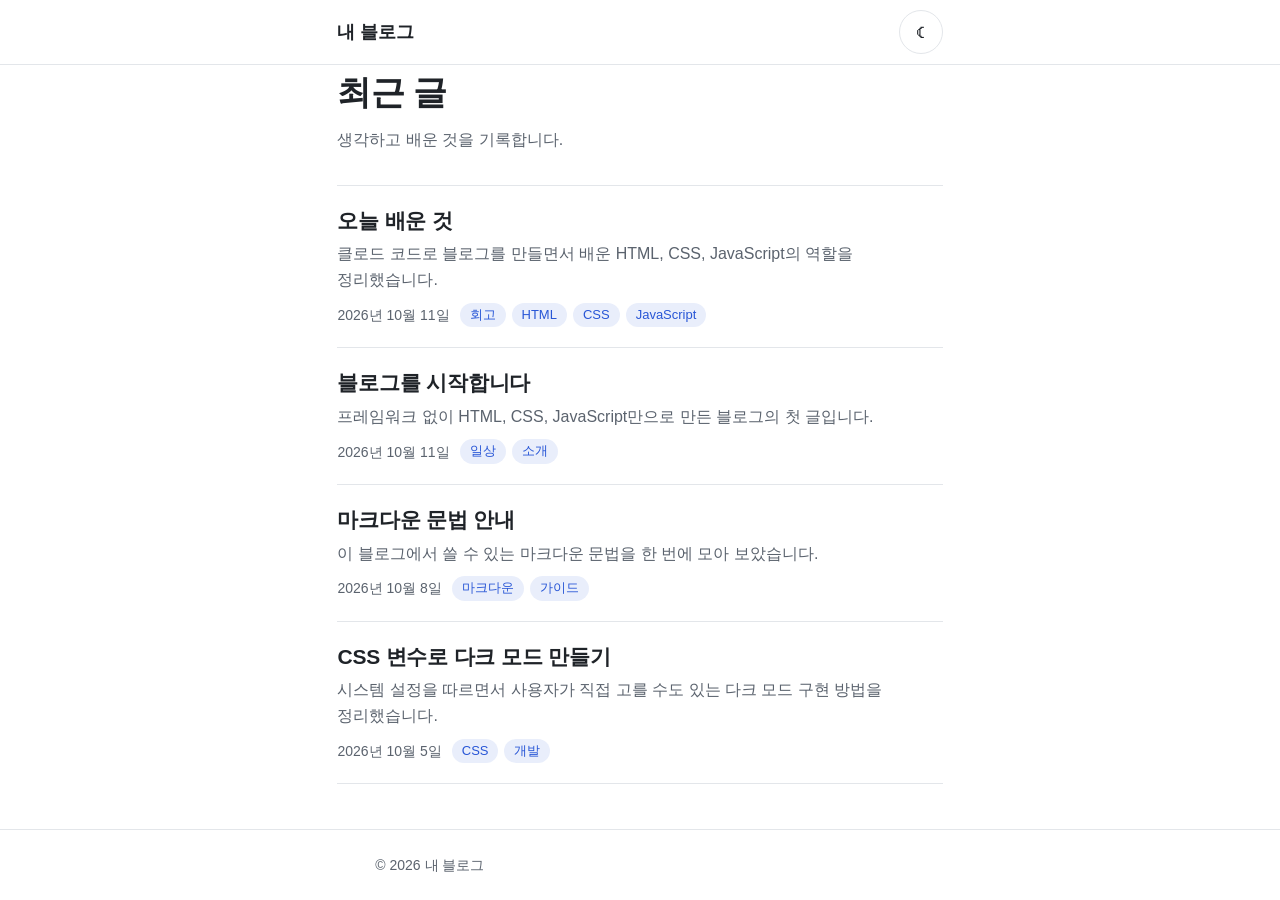
==== index.html @ 94112f02 "블로그 초기 버전 완성 Co-Authored-By: Claude Opus 5.5 <noreply@anthropic.com>" ====
<!doctype html>
<html lang="ko">
<head>
  <meta charset="utf-8">
  <meta name="viewport" content="width=device-width, initial-scale=1">
  <meta name="description" content="마크다운으로 쓰는 개인 블로그">
  <title>내 블로그</title>
  <script>
    // 저장된 테마를 렌더링 전에 적용해 깜빡임을 막습니다.
    try {
      var t = localStorage.getItem('theme');
      if (t === 'light' || t === 'dark') document.documentElement.dataset.theme = t;
    } catch (e) {}
  </script>
  <link rel="stylesheet" href="css/style.css">
  <script type="module" src="js/main.js"></script>
</head>
<body>
  <header class="site-header">
    <div class="container">
      <a class="site-title" href="./">내 블로그</a>
      <button class="theme-toggle" type="button" aria-label="다크 모드로 전환" aria-pressed="false">☾</button>
    </div>
  </header>

  <main class="container">
    <section class="page-intro">
      <h1>최근 글</h1>
      <p>생각하고 배운 것을 기록합니다.</p>
    </section>
    <div id="post-list" aria-live="polite">
      <p class="status">글 목록을 불러오는 중…</p>
    </div>
  </main>

  <footer class="site-footer">
    <div class="container">© 2026 내 블로그</div>
  </footer>
</body>
</html>
---- css/style.css ----
/* ---------- 테마 토큰 ---------- */

:root {
  --bg: #ffffff;
  --surface: #f6f7f9;
  --text: #1f2328;
  --text-muted: #5b636e;
  --border: #e3e6ea;
  --accent: #2856d6;
  --accent-soft: rgba(40, 86, 214, 0.1);
  --code-bg: #f3f4f6;

  --content-width: 68ch;
  --gutter: 16px;
  --radius: 10px;

  --font-sans: -apple-system, BlinkMacSystemFont, "Apple SD Gothic Neo", "Pretendard",
    "Noto Sans KR", "Segoe UI", "Malgun Gothic", sans-serif;
  --font-mono: ui-monospace, "SF Mono", "Cascadia Code", Consolas, monospace;

  color-scheme: light;
}

@media (prefers-color-scheme: dark) {
  :root:not([data-theme="light"]) {
    --bg: #0f1115;
    --surface: #171a20;
    --text: #e6e8eb;
    --text-muted: #9aa3ae;
    --border: #2a2f37;
    --accent: #7ea2ff;
    --accent-soft: rgba(126, 162, 255, 0.14);
    --code-bg: #1b1f26;
    color-scheme: dark;
  }
}

:root[data-theme="dark"] {
  --bg: #0f1115;
  --surface: #171a20;
  --text: #e6e8eb;
  --text-muted: #9aa3ae;
  --border: #2a2f37;
  --accent: #7ea2ff;
  --accent-soft: rgba(126, 162, 255, 0.14);
  --code-bg: #1b1f26;
  color-scheme: dark;
}

/* ---------- 기본 ---------- */

*,
*::before,
*::after {
  box-sizing: border-box;
}

html {
  -webkit-text-size-adjust: 100%;
  text-size-adjust: 100%;
}

body {
  margin: 0;
  min-height: 100vh;
  display: flex;
  flex-direction: column;
  background: var(--bg);
  color: var(--text);
  font-family: var(--font-sans);
  font-size: 1rem;
  line-height: 1.6;
  word-break: keep-all;
  overflow-wrap: break-word;
  -webkit-font-smoothing: antialiased;
}

a {
  color: var(--accent);
  text-decoration: none;
}

a:hover {
  text-decoration: underline;
  text-underline-offset: 3px;
}

:focus-visible {
  outline: 2px solid var(--accent);
  outline-offset: 2px;
  border-radius: 4px;
}

.container {
  width: 100%;
  max-width: calc(var(--content-width) + var(--gutter) * 2);
  margin: 0 auto;
  padding: 0 var(--gutter);
}

/* ---------- 헤더 / 푸터 ---------- */

.site-header {
  border-bottom: 1px solid var(--border);
}

.site-header .container {
  display: flex;
  align-items: center;
  justify-content: space-between;
  min-height: 64px;
}

.site-title {
  display: inline-flex;
  align-items: center;
  min-height: 44px;
  font-size: 1.125rem;
  font-weight: 700;
  color: var(--text);
  letter-spacing: -0.01em;
}

.site-title:hover {
  text-decoration: none;
  color: var(--accent);
}

.theme-toggle {
  display: inline-flex;
  align-items: center;
  justify-content: center;
  width: 44px;
  height: 44px;
  padding: 0;
  border: 1px solid var(--border);
  border-radius: 50%;
  background: transparent;
  color: var(--text);
  font-size: 1.125rem;
  cursor: pointer;
  transition: background-color 0.15s ease;
}

.theme-toggle:hover {
  background: var(--surface);
}

main {
  flex: 1;
  padding: 32px 0 56px;
}

.site-footer {
  border-top: 1px solid var(--border);
  padding: 24px 0;
  color: var(--text-muted);
  font-size: 0.875rem;
}

/* ---------- 글 목록 ---------- */

.page-intro {
  margin-bottom: 32px;
}

.page-intro h1 {
  margin: 0 0 8px;
  font-size: 1.75rem;
  letter-spacing: -0.02em;
}

.page-intro p {
  margin: 0;
  color: var(--text-muted);
}

.post-list {
  list-style: none;
  margin: 0;
  padding: 0;
}

.post-item {
  border-top: 1px solid var(--border);
}

.post-item:last-child {
  border-bottom: 1px solid var(--border);
}

.post-link {
  display: block;
  padding: 20px 0;
  color: inherit;
}

.post-link:hover {
  text-decoration: none;
}

.post-link:hover .post-title {
  color: var(--accent);
}

.post-title {
  margin: 0 0 6px;
  font-size: 1.1875rem;
  line-height: 1.4;
  letter-spacing: -0.01em;
  transition: color 0.15s ease;
}

.post-description {
  margin: 0 0 10px;
  color: var(--text-muted);
}

.post-meta {
  display: flex;
  flex-wrap: wrap;
  align-items: center;
  gap: 6px 10px;
  color: var(--text-muted);
  font-size: 0.875rem;
}

.tags {
  display: flex;
  flex-wrap: wrap;
  gap: 6px;
  margin: 0;
  padding: 0;
  list-style: none;
}

.tag {
  padding: 2px 10px;
  border-radius: 999px;
  background: var(--accent-soft);
  color: var(--accent);
  font-size: 0.8125rem;
}

/* ---------- 상태 메시지 ---------- */

.status {
  padding: 24px;
  border: 1px dashed var(--border);
  border-radius: var(--radius);
  color: var(--text-muted);
  text-align: center;
}

.status strong {
  display: block;
  margin-bottom: 4px;
  color: var(--text);
}

/* ---------- 글 상세 ---------- */

.back-link {
  display: inline-flex;
  align-items: center;
  min-height: 44px;
  margin-bottom: 8px;
  color: var(--text-muted);
  font-size: 0.9375rem;
}

.back-link:hover {
  color: var(--accent);
  text-decoration: none;
}

.post-header {
  margin-bottom: 32px;
  padding-bottom: 24px;
  border-bottom: 1px solid var(--border);
}

.post-header h1 {
  margin: 0 0 12px;
  color: var(--accent);
  font-size: 1.75rem;
  line-height: 1.3;
  letter-spacing: -0.02em;
}

/* ---------- 본문 (.prose) ---------- */

.prose {
  font-size: 1.0625rem;
  line-height: 1.75;
}

.prose > :first-child {
  margin-top: 0;
}

.prose p,
.prose ul,
.prose ol,
.prose blockquote,
.prose pre,
.prose .table-wrap {
  margin: 0 0 1.25em;
}

.prose h1,
.prose h2,
.prose h3,
.prose h4,
.prose h5,
.prose h6 {
  margin: 2em 0 0.75em;
  line-height: 1.35;
  letter-spacing: -0.01em;
}

.prose h1 { font-size: 1.6em; }
.prose h2 { font-size: 1.4em; padding-bottom: 0.3em; border-bottom: 1px solid var(--border); }
.prose h3 { font-size: 1.2em; }
.prose h4 { font-size: 1.05em; }
.prose h5,
.prose h6 { font-size: 1em; color: var(--text-muted); }

.prose a {
  text-decoration: underline;
  text-decoration-color: var(--accent-soft);
  text-decoration-thickness: 2px;
  text-underline-offset: 3px;
}

.prose a:hover {
  text-decoration-color: var(--accent);
}

.prose ul,
.prose ol {
  padding-left: 1.5em;
}

.prose li + li,
.prose li > ul,
.prose li > ol {
  margin-top: 0.35em;
}

.prose li > ul,
.prose li > ol {
  margin-bottom: 0;
}

.prose li.task {
  list-style: none;
  margin-left: -1.4em;
}

.prose li.task input {
  margin: 0 0.4em 0 0;
  vertical-align: middle;
}

.prose blockquote {
  padding: 0.25em 1em;
  border-left: 4px solid var(--border);
  color: var(--text-muted);
}

.prose blockquote > :last-child {
  margin-bottom: 0;
}

.prose code {
  padding: 0.15em 0.4em;
  border-radius: 5px;
  background: var(--code-bg);
  font-family: var(--font-mono);
  font-size: 0.875em;
  word-break: break-all;
}

.prose pre {
  padding: 16px;
  border: 1px solid var(--border);
  border-radius: var(--radius);
  background: var(--code-bg);
  overflow-x: auto;
  line-height: 1.6;
  -webkit-overflow-scrolling: touch;
}

.prose pre code {
  padding: 0;
  background: none;
  font-size: 0.875rem;
  word-break: normal;
  white-space: pre;
}

.prose img {
  display: block;
  max-width: 100%;
  height: auto;
  margin: 0 auto;
  border-radius: var(--radius);
}

.prose hr {
  margin: 2.5em 0;
  border: 0;
  border-top: 1px solid var(--border);
}

.prose .table-wrap {
  overflow-x: auto;
  border: 1px solid var(--border);
  border-radius: var(--radius);
}

.prose table {
  width: 100%;
  border-collapse: collapse;
  font-size: 0.9375rem;
}

.prose th,
.prose td {
  padding: 10px 14px;
  border-bottom: 1px solid var(--border);
  text-align: left;
  white-space: nowrap;
}

.prose th {
  background: var(--surface);
  font-weight: 600;
}

.prose tbody tr:last-child td {
  border-bottom: 0;
}

/* ---------- 넓은 화면 ---------- */

@media (min-width: 640px) {
  :root {
    --gutter: 24px;
  }

  main {
    padding: 48px 0 72px;
  }

  .page-intro h1,
  .post-header h1 {
    font-size: 2.125rem;
  }

  .post-title {
    font-size: 1.3125rem;
  }

  .prose {
    font-size: 1.125rem;
  }
}

@media (min-width: 1024px) {
  main {
    padding: 64px 0 96px;
  }

  .post-header h1 {
    font-size: 2.5rem;
  }
}

@media (prefers-reduced-motion: reduce) {
  * {
    transition: none !important;
  }
}
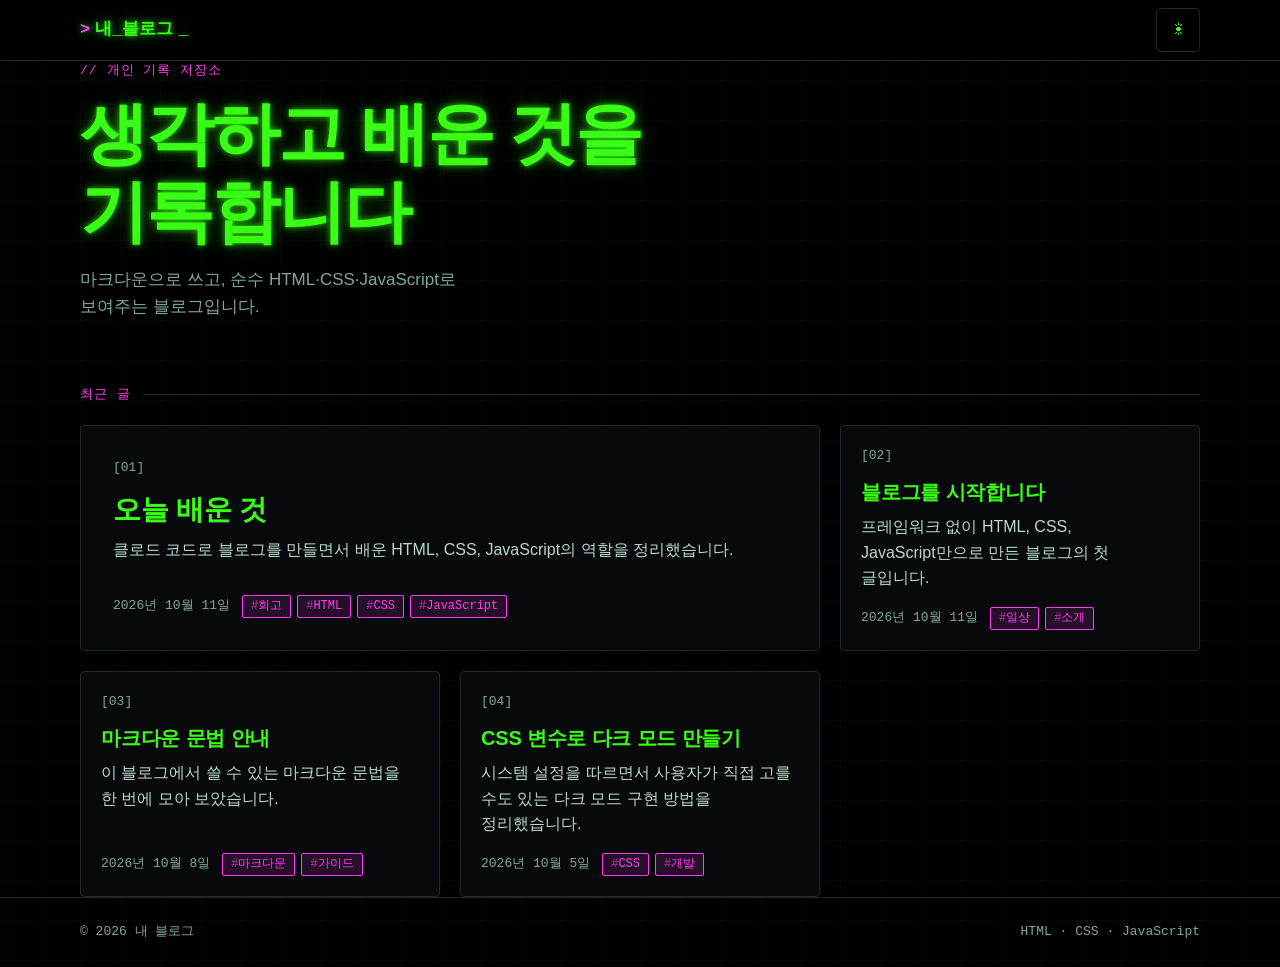
==== commit fa995a0f: "검은 배경 네온 디자인으로 전면 개편 및 GitHub Pages 설정 - 검은 배경 + 네온(초록/청록/마젠타) 테마, 터미널 스타일 헤더 - 목록: 히어로 + 카드 그리드(최신 " ====
--- a/index.html
+++ b/index.html
@@ -4,12 +4,12 @@
   <meta charset="utf-8">
   <meta name="viewport" content="width=device-width, initial-scale=1">
   <meta name="description" content="마크다운으로 쓰는 개인 블로그">
+  <meta name="theme-color" content="#000000">
   <title>내 블로그</title>
   <script>
-    // 저장된 테마를 렌더링 전에 적용해 깜빡임을 막습니다.
+    // 저장된 테마를 렌더링 전에 적용해 깜빡임을 막습니다. (기본은 검은 배경 네온 테마)
     try {
-      var t = localStorage.getItem('theme');
-      if (t === 'light' || t === 'dark') document.documentElement.dataset.theme = t;
+      if (localStorage.getItem('theme') === 'light') document.documentElement.dataset.theme = 'light';
     } catch (e) {}
   </script>
   <link rel="stylesheet" href="css/style.css">
@@ -18,23 +18,31 @@
 <body>
   <header class="site-header">
     <div class="container">
-      <a class="site-title" href="./">내 블로그</a>
-      <button class="theme-toggle" type="button" aria-label="다크 모드로 전환" aria-pressed="false">☾</button>
+      <a class="site-title" href="./"><span class="prompt">&gt;</span>내_블로그<span class="cursor" aria-hidden="true">_</span></a>
+      <button class="theme-toggle" type="button" aria-label="라이트 모드로 전환" aria-pressed="false">☀</button>
     </div>
   </header>
 
   <main class="container">
-    <section class="page-intro">
-      <h1>최근 글</h1>
-      <p>생각하고 배운 것을 기록합니다.</p>
+    <section class="hero">
+      <p class="hero-kicker">// 개인 기록 저장소</p>
+      <h1 class="hero-title">생각하고 배운 것을<br>기록합니다</h1>
+      <p class="hero-sub">마크다운으로 쓰고, 순수 HTML·CSS·JavaScript로 보여주는 블로그입니다.</p>
     </section>
-    <div id="post-list" aria-live="polite">
-      <p class="status">글 목록을 불러오는 중…</p>
-    </div>
+
+    <section aria-labelledby="latest-heading">
+      <h2 class="section-label" id="latest-heading">최근 글</h2>
+      <div id="post-list" aria-live="polite">
+        <p class="status">글 목록을 불러오는 중…</p>
+      </div>
+    </section>
   </main>
 
   <footer class="site-footer">
-    <div class="container">© 2026 내 블로그</div>
+    <div class="container">
+      <span>© 2026 내 블로그</span>
+      <span>HTML · CSS · JavaScript</span>
+    </div>
   </footer>
 </body>
 </html>
--- a/css/style.css
+++ b/css/style.css
@@ -1,50 +1,61 @@
-/* ---------- 테마 토큰 ---------- */
+/* ---------- 테마 토큰 ----------
+   기본 테마는 검은 배경 + 네온. 토글로 라이트(data-theme="light")를 고를 수 있습니다. */
 
 :root {
-  --bg: #ffffff;
-  --surface: #f6f7f9;
-  --text: #1f2328;
-  --text-muted: #5b636e;
-  --border: #e3e6ea;
-  --accent: #2856d6;
-  --accent-soft: rgba(40, 86, 214, 0.1);
-  --code-bg: #f3f4f6;
-
+  --bg: #000000;
+  --surface: #07090c;
+  --surface-hover: #0c1014;
+  --text: #d9ffec;
+  --text-muted: #7fa996;
+  --border: #1b2a24;
+
+  --neon: #39ff14;      /* 제목·강조 */
+  --neon-2: #00e5ff;    /* 링크 */
+  --neon-3: #ff3df2;    /* 태그·포인트 */
+  --neon-soft: rgba(57, 255, 20, 0.1);
+  --neon-3-soft: rgba(255, 61, 242, 0.12);
+
+  --glow: 0 0 6px rgba(57, 255, 20, 0.7), 0 0 18px rgba(57, 255, 20, 0.35);
+  --glow-2: 0 0 6px rgba(0, 229, 255, 0.6);
+  --glow-box: 0 0 0 1px var(--neon), 0 0 18px rgba(57, 255, 20, 0.35);
+  --grid-line: rgba(57, 255, 20, 0.045);
+  --code-bg: #05080a;
+  --selection: rgba(255, 61, 242, 0.35);
+
+  --page-width: 1120px;
   --content-width: 68ch;
   --gutter: 16px;
-  --radius: 10px;
+  --radius: 4px;
 
   --font-sans: -apple-system, BlinkMacSystemFont, "Apple SD Gothic Neo", "Pretendard",
     "Noto Sans KR", "Segoe UI", "Malgun Gothic", sans-serif;
-  --font-mono: ui-monospace, "SF Mono", "Cascadia Code", Consolas, monospace;
+  --font-mono: ui-monospace, "SF Mono", "Cascadia Code", "D2Coding", Consolas, monospace;
+
+  color-scheme: dark;
+}
+
+:root[data-theme="light"] {
+  --bg: #f4f4ee;
+  --surface: #ffffff;
+  --surface-hover: #fafaf5;
+  --text: #15201b;
+  --text-muted: #4b5a53;
+  --border: #d6dbd4;
+
+  --neon: #0b7a22;
+  --neon-2: #006a80;
+  --neon-3: #a3128f;
+  --neon-soft: rgba(11, 122, 34, 0.08);
+  --neon-3-soft: rgba(163, 18, 143, 0.08);
+
+  --glow: none;
+  --glow-2: none;
+  --glow-box: 0 0 0 1px var(--neon), 0 6px 18px rgba(0, 0, 0, 0.06);
+  --grid-line: rgba(0, 0, 0, 0.04);
+  --code-bg: #eceee6;
+  --selection: rgba(163, 18, 143, 0.18);
 
   color-scheme: light;
-}
-
-@media (prefers-color-scheme: dark) {
-  :root:not([data-theme="light"]) {
-    --bg: #0f1115;
-    --surface: #171a20;
-    --text: #e6e8eb;
-    --text-muted: #9aa3ae;
-    --border: #2a2f37;
-    --accent: #7ea2ff;
-    --accent-soft: rgba(126, 162, 255, 0.14);
-    --code-bg: #1b1f26;
-    color-scheme: dark;
-  }
-}
-
-:root[data-theme="dark"] {
-  --bg: #0f1115;
-  --surface: #171a20;
-  --text: #e6e8eb;
-  --text-muted: #9aa3ae;
-  --border: #2a2f37;
-  --accent: #7ea2ff;
-  --accent-soft: rgba(126, 162, 255, 0.14);
-  --code-bg: #1b1f26;
-  color-scheme: dark;
 }
 
 /* ---------- 기본 ---------- */
@@ -65,7 +76,11 @@
   min-height: 100vh;
   display: flex;
   flex-direction: column;
-  background: var(--bg);
+  background-color: var(--bg);
+  background-image:
+    linear-gradient(var(--grid-line) 1px, transparent 1px),
+    linear-gradient(90deg, var(--grid-line) 1px, transparent 1px);
+  background-size: 40px 40px;
   color: var(--text);
   font-family: var(--font-sans);
   font-size: 1rem;
@@ -75,25 +90,27 @@
   -webkit-font-smoothing: antialiased;
 }
 
+::selection {
+  background: var(--selection);
+}
+
 a {
-  color: var(--accent);
+  color: var(--neon-2);
   text-decoration: none;
 }
 
 a:hover {
-  text-decoration: underline;
-  text-underline-offset: 3px;
+  text-shadow: var(--glow-2);
 }
 
 :focus-visible {
-  outline: 2px solid var(--accent);
-  outline-offset: 2px;
-  border-radius: 4px;
+  outline: 2px solid var(--neon-3);
+  outline-offset: 3px;
 }
 
 .container {
   width: 100%;
-  max-width: calc(var(--content-width) + var(--gutter) * 2);
+  max-width: calc(var(--page-width) + var(--gutter) * 2);
   margin: 0 auto;
   padding: 0 var(--gutter);
 }
@@ -101,128 +118,211 @@
 /* ---------- 헤더 / 푸터 ---------- */
 
 .site-header {
+  position: sticky;
+  top: 0;
+  z-index: 10;
   border-bottom: 1px solid var(--border);
+  background: var(--bg);
+  background: color-mix(in srgb, var(--bg) 85%, transparent);
+  -webkit-backdrop-filter: blur(8px);
+  backdrop-filter: blur(8px);
 }
 
 .site-header .container {
   display: flex;
   align-items: center;
   justify-content: space-between;
-  min-height: 64px;
+  min-height: 60px;
 }
 
 .site-title {
   display: inline-flex;
   align-items: center;
+  gap: 0.5ch;
   min-height: 44px;
-  font-size: 1.125rem;
+  color: var(--neon);
+  font-family: var(--font-mono);
+  font-size: 1.0625rem;
   font-weight: 700;
-  color: var(--text);
-  letter-spacing: -0.01em;
+  text-shadow: var(--glow);
 }
 
 .site-title:hover {
-  text-decoration: none;
-  color: var(--accent);
+  color: var(--neon);
+  text-shadow: var(--glow);
+}
+
+.site-title .prompt {
+  color: var(--neon-3);
+}
+
+.cursor {
+  animation: blink 1.1s steps(1) infinite;
+}
+
+@keyframes blink {
+  50% { opacity: 0; }
 }
 
 .theme-toggle {
   display: inline-flex;
   align-items: center;
   justify-content: center;
-  width: 44px;
+  min-width: 44px;
   height: 44px;
-  padding: 0;
+  padding: 0 12px;
   border: 1px solid var(--border);
-  border-radius: 50%;
+  border-radius: var(--radius);
   background: transparent;
-  color: var(--text);
-  font-size: 1.125rem;
+  color: var(--neon);
+  font-family: var(--font-mono);
+  font-size: 1rem;
   cursor: pointer;
-  transition: background-color 0.15s ease;
+  transition: border-color 0.15s ease, box-shadow 0.15s ease;
 }
 
 .theme-toggle:hover {
-  background: var(--surface);
+  border-color: var(--neon);
+  box-shadow: var(--glow-box);
 }
 
 main {
   flex: 1;
-  padding: 32px 0 56px;
+  padding: 40px 0 64px;
 }
 
 .site-footer {
   border-top: 1px solid var(--border);
   padding: 24px 0;
   color: var(--text-muted);
-  font-size: 0.875rem;
-}
-
-/* ---------- 글 목록 ---------- */
-
-.page-intro {
-  margin-bottom: 32px;
-}
-
-.page-intro h1 {
-  margin: 0 0 8px;
-  font-size: 1.75rem;
-  letter-spacing: -0.02em;
-}
-
-.page-intro p {
+  font-family: var(--font-mono);
+  font-size: 0.8125rem;
+}
+
+.site-footer .container {
+  display: flex;
+  flex-wrap: wrap;
+  justify-content: space-between;
+  gap: 8px;
+}
+
+/* ---------- 메인: 히어로 ---------- */
+
+.hero {
+  margin-bottom: 48px;
+}
+
+.hero-kicker,
+.section-label {
+  margin: 0 0 12px;
+  color: var(--neon-3);
+  font-family: var(--font-mono);
+  font-size: 0.8125rem;
+  font-weight: 400;
+  letter-spacing: 0.08em;
+  text-transform: uppercase;
+}
+
+.hero-title {
+  margin: 0 0 16px;
+  color: var(--neon);
+  font-size: clamp(2rem, 8vw, 4.25rem);
+  line-height: 1.15;
+  letter-spacing: -0.03em;
+  text-shadow: var(--glow);
+}
+
+.hero-sub {
+  max-width: 46ch;
   margin: 0;
   color: var(--text-muted);
-}
-
-.post-list {
-  list-style: none;
+  font-size: 1.0625rem;
+}
+
+.section-label {
+  display: flex;
+  align-items: center;
+  gap: 12px;
+  margin-bottom: 20px;
+}
+
+.section-label::after {
+  content: "";
+  flex: 1;
+  height: 1px;
+  background: var(--border);
+}
+
+/* ---------- 메인: 글 카드 그리드 ---------- */
+
+.post-grid {
+  display: grid;
+  grid-template-columns: 1fr;
+  gap: 16px;
   margin: 0;
   padding: 0;
-}
-
-.post-item {
-  border-top: 1px solid var(--border);
-}
-
-.post-item:last-child {
-  border-bottom: 1px solid var(--border);
+  list-style: none;
+}
+
+.post-card {
+  min-width: 0;
 }
 
 .post-link {
-  display: block;
-  padding: 20px 0;
+  position: relative;
+  display: flex;
+  flex-direction: column;
+  height: 100%;
+  padding: 20px;
+  border: 1px solid var(--border);
+  border-radius: var(--radius);
+  background: var(--surface);
   color: inherit;
+  transition: border-color 0.15s ease, box-shadow 0.15s ease, transform 0.15s ease;
 }
 
 .post-link:hover {
-  text-decoration: none;
+  border-color: var(--neon);
+  background: var(--surface-hover);
+  box-shadow: var(--glow-box);
+  text-shadow: none;
+  transform: translateY(-2px);
+}
+
+.post-index {
+  margin-bottom: 12px;
+  color: var(--text-muted);
+  font-family: var(--font-mono);
+  font-size: 0.8125rem;
+}
+
+.post-title {
+  margin: 0 0 8px;
+  color: var(--neon);
+  font-size: 1.25rem;
+  line-height: 1.35;
+  letter-spacing: -0.01em;
 }
 
 .post-link:hover .post-title {
-  color: var(--accent);
-}
-
-.post-title {
-  margin: 0 0 6px;
-  font-size: 1.1875rem;
-  line-height: 1.4;
-  letter-spacing: -0.01em;
-  transition: color 0.15s ease;
+  text-shadow: var(--glow);
 }
 
 .post-description {
-  margin: 0 0 10px;
-  color: var(--text-muted);
+  flex: 1;
+  margin: 0 0 16px;
+  color: var(--text);
+  opacity: 0.85;
 }
 
 .post-meta {
   display: flex;
   flex-wrap: wrap;
   align-items: center;
-  gap: 6px 10px;
-  color: var(--text-muted);
-  font-size: 0.875rem;
+  gap: 8px 12px;
+  color: var(--text-muted);
+  font-family: var(--font-mono);
+  font-size: 0.8125rem;
 }
 
 .tags {
@@ -235,11 +335,18 @@
 }
 
 .tag {
-  padding: 2px 10px;
-  border-radius: 999px;
-  background: var(--accent-soft);
-  color: var(--accent);
-  font-size: 0.8125rem;
+  padding: 1px 8px;
+  border: 1px solid var(--neon-3);
+  border-radius: 2px;
+  background: var(--neon-3-soft);
+  color: var(--neon-3);
+  font-family: var(--font-mono);
+  font-size: 0.75rem;
+}
+
+.tag::before {
+  content: "#";
+  opacity: 0.7;
 }
 
 /* ---------- 상태 메시지 ---------- */
@@ -249,13 +356,14 @@
   border: 1px dashed var(--border);
   border-radius: var(--radius);
   color: var(--text-muted);
+  font-family: var(--font-mono);
   text-align: center;
 }
 
 .status strong {
   display: block;
   margin-bottom: 4px;
-  color: var(--text);
+  color: var(--neon-3);
 }
 
 /* ---------- 글 상세 ---------- */
@@ -264,14 +372,51 @@
   display: inline-flex;
   align-items: center;
   min-height: 44px;
-  margin-bottom: 8px;
-  color: var(--text-muted);
-  font-size: 0.9375rem;
+  margin-bottom: 16px;
+  color: var(--text-muted);
+  font-family: var(--font-mono);
+  font-size: 0.875rem;
 }
 
 .back-link:hover {
-  color: var(--accent);
-  text-decoration: none;
+  color: var(--neon-2);
+}
+
+.post-layout {
+  display: grid;
+  grid-template-columns: minmax(0, 1fr);
+  gap: 24px;
+}
+
+.post-aside {
+  padding: 16px;
+  border: 1px solid var(--border);
+  border-left: 3px solid var(--neon-3);
+  border-radius: var(--radius);
+  background: var(--surface);
+  font-family: var(--font-mono);
+  font-size: 0.8125rem;
+}
+
+.post-aside dl {
+  display: grid;
+  grid-template-columns: auto 1fr;
+  gap: 8px 16px;
+  margin: 0;
+}
+
+.post-aside dt {
+  color: var(--text-muted);
+}
+
+.post-aside dd {
+  margin: 0;
+  color: var(--text);
+}
+
+.post-main {
+  min-width: 0;
+  max-width: var(--content-width);
 }
 
 .post-header {
@@ -281,11 +426,18 @@
 }
 
 .post-header h1 {
-  margin: 0 0 12px;
-  color: var(--accent);
-  font-size: 1.75rem;
-  line-height: 1.3;
+  margin: 0;
+  color: var(--neon);
+  font-size: clamp(1.875rem, 6vw, 3rem);
+  line-height: 1.2;
   letter-spacing: -0.02em;
+  text-shadow: var(--glow);
+}
+
+.post-lead {
+  margin: 16px 0 0;
+  color: var(--text-muted);
+  font-size: 1.0625rem;
 }
 
 /* ---------- 본문 (.prose) ---------- */
@@ -315,31 +467,49 @@
 .prose h5,
 .prose h6 {
   margin: 2em 0 0.75em;
+  color: var(--neon);
   line-height: 1.35;
   letter-spacing: -0.01em;
 }
 
 .prose h1 { font-size: 1.6em; }
-.prose h2 { font-size: 1.4em; padding-bottom: 0.3em; border-bottom: 1px solid var(--border); }
+.prose h2 { font-size: 1.4em; text-shadow: var(--glow); }
+.prose h2::before {
+  content: "## ";
+  color: var(--neon-3);
+  font-family: var(--font-mono);
+  font-size: 0.75em;
+  text-shadow: none;
+}
 .prose h3 { font-size: 1.2em; }
 .prose h4 { font-size: 1.05em; }
 .prose h5,
 .prose h6 { font-size: 1em; color: var(--text-muted); }
 
+.prose strong {
+  color: var(--neon);
+}
+
 .prose a {
-  text-decoration: underline;
-  text-decoration-color: var(--accent-soft);
-  text-decoration-thickness: 2px;
-  text-underline-offset: 3px;
+  border-bottom: 1px solid currentColor;
 }
 
 .prose a:hover {
-  text-decoration-color: var(--accent);
+  background: var(--neon-soft);
 }
 
 .prose ul,
 .prose ol {
   padding-left: 1.5em;
+}
+
+.prose ul > li::marker {
+  color: var(--neon-3);
+}
+
+.prose ol > li::marker {
+  color: var(--neon-3);
+  font-family: var(--font-mono);
 }
 
 .prose li + li,
@@ -361,11 +531,13 @@
 .prose li.task input {
   margin: 0 0.4em 0 0;
   vertical-align: middle;
+  accent-color: var(--neon);
 }
 
 .prose blockquote {
-  padding: 0.25em 1em;
-  border-left: 4px solid var(--border);
+  padding: 0.75em 1em;
+  border-left: 3px solid var(--neon-2);
+  background: var(--surface);
   color: var(--text-muted);
 }
 
@@ -375,16 +547,20 @@
 
 .prose code {
   padding: 0.15em 0.4em;
-  border-radius: 5px;
+  border: 1px solid var(--border);
+  border-radius: 3px;
   background: var(--code-bg);
+  color: var(--neon-2);
   font-family: var(--font-mono);
   font-size: 0.875em;
   word-break: break-all;
 }
 
 .prose pre {
+  position: relative;
   padding: 16px;
   border: 1px solid var(--border);
+  border-top: 2px solid var(--neon);
   border-radius: var(--radius);
   background: var(--code-bg);
   overflow-x: auto;
@@ -394,7 +570,9 @@
 
 .prose pre code {
   padding: 0;
+  border: 0;
   background: none;
+  color: var(--text);
   font-size: 0.875rem;
   word-break: normal;
   white-space: pre;
@@ -405,13 +583,15 @@
   max-width: 100%;
   height: auto;
   margin: 0 auto;
+  border: 1px solid var(--border);
   border-radius: var(--radius);
 }
 
 .prose hr {
   margin: 2.5em 0;
   border: 0;
-  border-top: 1px solid var(--border);
+  border-top: 1px dashed var(--neon-3);
+  opacity: 0.6;
 }
 
 .prose .table-wrap {
@@ -436,6 +616,9 @@
 
 .prose th {
   background: var(--surface);
+  color: var(--neon);
+  font-family: var(--font-mono);
+  font-size: 0.8125rem;
   font-weight: 600;
 }
 
@@ -451,16 +634,29 @@
   }
 
   main {
-    padding: 48px 0 72px;
-  }
-
-  .page-intro h1,
-  .post-header h1 {
-    font-size: 2.125rem;
-  }
-
-  .post-title {
-    font-size: 1.3125rem;
+    padding: 64px 0 88px;
+  }
+
+  .hero {
+    margin-bottom: 64px;
+  }
+
+  .post-grid {
+    grid-template-columns: repeat(2, minmax(0, 1fr));
+    gap: 20px;
+  }
+
+  /* 가장 최근 글은 두 칸을 차지합니다. */
+  .post-card.is-featured {
+    grid-column: 1 / -1;
+  }
+
+  .post-card.is-featured .post-link {
+    padding: 32px;
+  }
+
+  .post-card.is-featured .post-title {
+    font-size: 1.75rem;
   }
 
   .prose {
@@ -469,17 +665,39 @@
 }
 
 @media (min-width: 1024px) {
-  main {
-    padding: 64px 0 96px;
-  }
-
-  .post-header h1 {
-    font-size: 2.5rem;
+  .post-grid {
+    grid-template-columns: repeat(3, minmax(0, 1fr));
+  }
+
+  .post-card.is-featured {
+    grid-column: span 2;
+  }
+
+  /* 글 상세: 왼쪽 정보 패널 + 오른쪽 본문 */
+  .post-layout {
+    grid-template-columns: 220px minmax(0, 1fr);
+    gap: 56px;
+    align-items: start;
+  }
+
+  .post-aside {
+    position: sticky;
+    top: 84px;
+  }
+
+  .post-aside dl {
+    grid-template-columns: 1fr;
+    gap: 4px;
+  }
+
+  .post-aside dd + dt {
+    margin-top: 12px;
   }
 }
 
 @media (prefers-reduced-motion: reduce) {
   * {
     transition: none !important;
-  }
-}
+    animation: none !important;
+  }
+}
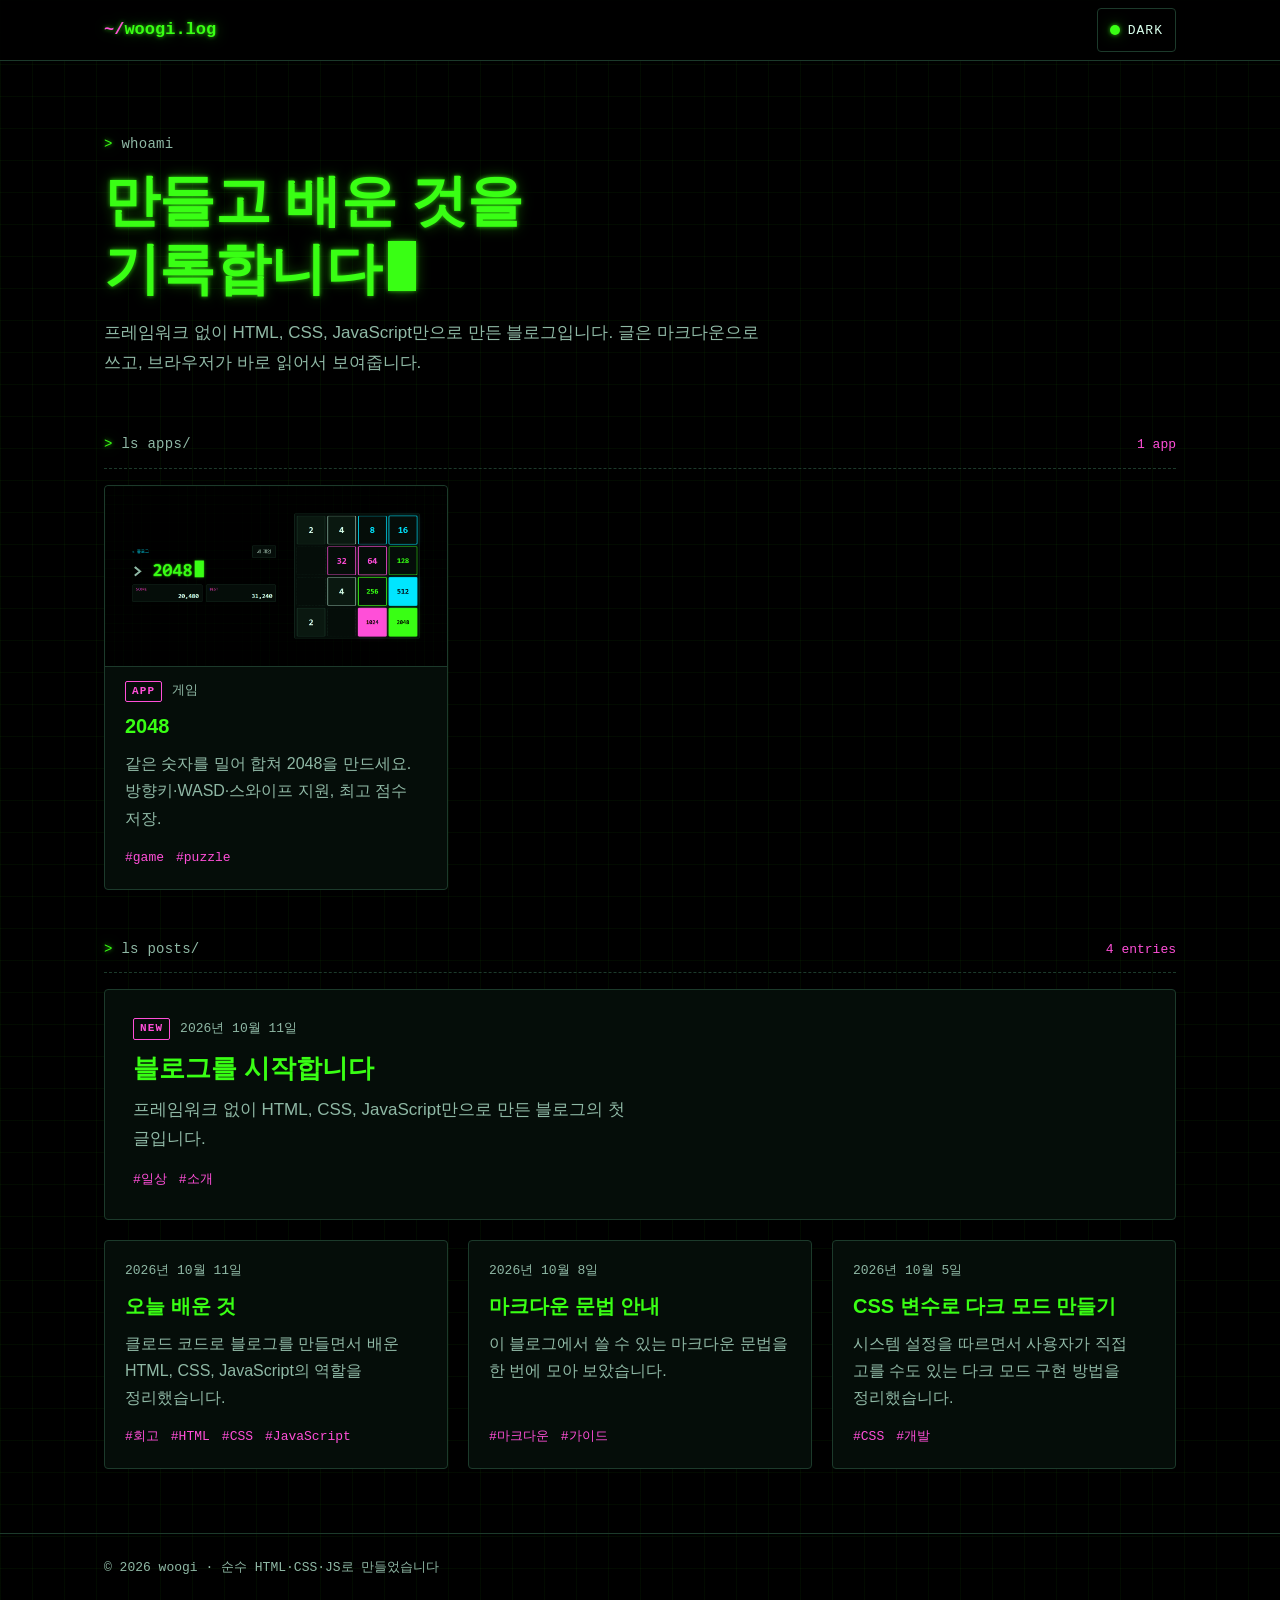
==== commit 3586428a: "블로그 재작성, 작업 사이클 CLAUDE.md, 2048 웹앱 추가 - 블로그 HTML·CSS·JS와 변환기 테스트를 다시 작성 - CLAUDE.md를 Plan → Build → " ====
--- a/index.html
+++ b/index.html
@@ -3,45 +3,68 @@
 <head>
   <meta charset="utf-8">
   <meta name="viewport" content="width=device-width, initial-scale=1">
-  <meta name="description" content="마크다운으로 쓰는 개인 블로그">
-  <meta name="theme-color" content="#000000">
-  <title>내 블로그</title>
+  <title>woogi.log</title>
+  <meta name="description" content="프레임워크 없이 HTML, CSS, JavaScript로 만든 개인 블로그입니다.">
   <script>
-    // 저장된 테마를 렌더링 전에 적용해 깜빡임을 막습니다. (기본은 검은 배경 네온 테마)
+    // 첫 화면이 그려지기 전에 저장된 테마를 적용합니다 (깜빡임 방지).
     try {
       if (localStorage.getItem('theme') === 'light') document.documentElement.dataset.theme = 'light';
     } catch (e) {}
   </script>
   <link rel="stylesheet" href="css/style.css">
+  <script type="module" src="js/theme.js"></script>
   <script type="module" src="js/main.js"></script>
 </head>
 <body>
+  <a class="skip-link" href="#main">본문으로 건너뛰기</a>
+
   <header class="site-header">
-    <div class="container">
-      <a class="site-title" href="./"><span class="prompt">&gt;</span>내_블로그<span class="cursor" aria-hidden="true">_</span></a>
-      <button class="theme-toggle" type="button" aria-label="라이트 모드로 전환" aria-pressed="false">☀</button>
+    <div class="container header-inner">
+      <a class="brand" href="./" aria-current="page"><span class="brand-path">~/</span>woogi.log</a>
+      <button class="theme-toggle" type="button" aria-label="라이트 테마" aria-pressed="false">
+        <span class="theme-toggle-label">DARK</span>
+      </button>
     </div>
   </header>
 
-  <main class="container">
-    <section class="hero">
-      <p class="hero-kicker">// 개인 기록 저장소</p>
-      <h1 class="hero-title">생각하고 배운 것을<br>기록합니다</h1>
-      <p class="hero-sub">마크다운으로 쓰고, 순수 HTML·CSS·JavaScript로 보여주는 블로그입니다.</p>
+  <main id="main" class="container">
+    <section class="hero" aria-labelledby="hero-title">
+      <p class="prompt">whoami</p>
+      <h1 id="hero-title" class="hero-title">만들고 배운 것을<br>기록합니다<span class="cursor" aria-hidden="true"></span></h1>
+      <p class="hero-text">프레임워크 없이 HTML, CSS, JavaScript만으로 만든 블로그입니다. 글은 마크다운으로 쓰고, 브라우저가 바로 읽어서 보여줍니다.</p>
     </section>
 
-    <section aria-labelledby="latest-heading">
-      <h2 class="section-label" id="latest-heading">최근 글</h2>
-      <div id="post-list" aria-live="polite">
-        <p class="status">글 목록을 불러오는 중…</p>
+    <section class="apps" aria-labelledby="apps-title">
+      <div class="section-head">
+        <h2 id="apps-title" class="prompt">ls apps/</h2>
+        <p class="section-count">1 app</p>
       </div>
+      <div class="post-grid">
+        <article class="card card--app">
+          <img class="card-thumb" src="apps/2048/preview.png" width="1200" height="630" alt="네온 테마 2048 게임 화면: 점수판과 2부터 2048까지의 타일이 놓인 4×4 보드" loading="lazy">
+          <p class="card-meta"><span class="badge">APP</span>게임</p>
+          <h3 class="card-title"><a class="card-link" href="apps/2048/">2048</a></h3>
+          <p class="card-description">같은 숫자를 밀어 합쳐 2048을 만드세요. 방향키·WASD·스와이프 지원, 최고 점수 저장.</p>
+          <ul class="tag-list" aria-label="태그">
+            <li class="tag">#game</li>
+            <li class="tag">#puzzle</li>
+          </ul>
+        </article>
+      </div>
+    </section>
+
+    <section class="posts" aria-labelledby="posts-title">
+      <div class="section-head">
+        <h2 id="posts-title" class="prompt">ls posts/</h2>
+        <p id="post-count" class="section-count"></p>
+      </div>
+      <div id="post-list" class="post-grid" aria-live="polite"></div>
     </section>
   </main>
 
   <footer class="site-footer">
     <div class="container">
-      <span>© 2026 내 블로그</span>
-      <span>HTML · CSS · JavaScript</span>
+      <p>&copy; 2026 woogi · 순수 HTML·CSS·JS로 만들었습니다</p>
     </div>
   </footer>
 </body>
--- a/css/style.css
+++ b/css/style.css
@@ -1,35 +1,35 @@
-/* ---------- 테마 토큰 ----------
-   기본 테마는 검은 배경 + 네온. 토글로 라이트(data-theme="light")를 고를 수 있습니다. */
+/* ==========================================================
+   woogi.log — 검은 배경 + 네온 테마
+   모바일 우선: 기본은 좁은 화면, 640px / 1024px 에서 확장합니다.
+   ========================================================== */
+
+/* ---------- 디자인 토큰 ---------- */
 
 :root {
+  /* 기본: 검은 배경 네온 테마 */
   --bg: #000000;
-  --surface: #07090c;
-  --surface-hover: #0c1014;
+  --surface: #050d09;
+  --surface-2: #0a1810;
+  --line: #1c3a2b;
+  --grid: rgba(57, 255, 20, 0.045);
   --text: #d9ffec;
-  --text-muted: #7fa996;
-  --border: #1b2a24;
-
-  --neon: #39ff14;      /* 제목·강조 */
-  --neon-2: #00e5ff;    /* 링크 */
-  --neon-3: #ff3df2;    /* 태그·포인트 */
-  --neon-soft: rgba(57, 255, 20, 0.1);
-  --neon-3-soft: rgba(255, 61, 242, 0.12);
-
-  --glow: 0 0 6px rgba(57, 255, 20, 0.7), 0 0 18px rgba(57, 255, 20, 0.35);
-  --glow-2: 0 0 6px rgba(0, 229, 255, 0.6);
-  --glow-box: 0 0 0 1px var(--neon), 0 0 18px rgba(57, 255, 20, 0.35);
-  --grid-line: rgba(57, 255, 20, 0.045);
-  --code-bg: #05080a;
-  --selection: rgba(255, 61, 242, 0.35);
-
-  --page-width: 1120px;
-  --content-width: 68ch;
+  --muted: #8fb8a5;
+  --neon: #39ff14;   /* 초록: 제목·강조 */
+  --neon-2: #00e5ff; /* 청록: 링크·인라인 코드 */
+  --neon-3: #ff4fd8; /* 마젠타: 태그·라벨·목록 기호 */
+  --on-neon: #000000;
+  --scrim: rgba(0, 0, 0, 0.82);
+
+  --glow: 0 0 4px rgba(57, 255, 20, 0.7), 0 0 14px rgba(57, 255, 20, 0.35);
+  --glow-2: 0 0 4px rgba(0, 229, 255, 0.6), 0 0 12px rgba(0, 229, 255, 0.3);
+  --glow-box: 0 0 0 1px rgba(57, 255, 20, 0.55), 0 0 22px rgba(57, 255, 20, 0.16);
+
+  --font-sans: -apple-system, BlinkMacSystemFont, "Apple SD Gothic Neo", "Pretendard", "Noto Sans KR", "Segoe UI", sans-serif;
+  --font-mono: ui-monospace, "SF Mono", Consolas, monospace;
+
+  --radius: 4px;
   --gutter: 16px;
-  --radius: 4px;
-
-  --font-sans: -apple-system, BlinkMacSystemFont, "Apple SD Gothic Neo", "Pretendard",
-    "Noto Sans KR", "Segoe UI", "Malgun Gothic", sans-serif;
-  --font-mono: ui-monospace, "SF Mono", "Cascadia Code", "D2Coding", Consolas, monospace;
+  --header-height: 60px;
 
   color-scheme: dark;
 }
@@ -37,23 +37,20 @@
 :root[data-theme="light"] {
   --bg: #f4f4ee;
   --surface: #ffffff;
-  --surface-hover: #fafaf5;
+  --surface-2: #e8ebe1;
+  --line: #c4ccbd;
+  --grid: rgba(11, 122, 34, 0.06);
   --text: #15201b;
-  --text-muted: #4b5a53;
-  --border: #d6dbd4;
-
+  --muted: #4a5a51;
   --neon: #0b7a22;
-  --neon-2: #006a80;
-  --neon-3: #a3128f;
-  --neon-soft: rgba(11, 122, 34, 0.08);
-  --neon-3-soft: rgba(163, 18, 143, 0.08);
+  --neon-2: #006b7d;
+  --neon-3: #a8127f;
+  --on-neon: #ffffff;
+  --scrim: rgba(244, 244, 238, 0.88);
 
   --glow: none;
   --glow-2: none;
-  --glow-box: 0 0 0 1px var(--neon), 0 6px 18px rgba(0, 0, 0, 0.06);
-  --grid-line: rgba(0, 0, 0, 0.04);
-  --code-bg: #eceee6;
-  --selection: rgba(163, 18, 143, 0.18);
+  --glow-box: 0 0 0 1px var(--neon);
 
   color-scheme: light;
 }
@@ -78,41 +75,115 @@
   flex-direction: column;
   background-color: var(--bg);
   background-image:
-    linear-gradient(var(--grid-line) 1px, transparent 1px),
-    linear-gradient(90deg, var(--grid-line) 1px, transparent 1px);
-  background-size: 40px 40px;
+    linear-gradient(var(--grid) 1px, transparent 1px),
+    linear-gradient(90deg, var(--grid) 1px, transparent 1px);
+  background-size: 32px 32px;
   color: var(--text);
   font-family: var(--font-sans);
   font-size: 1rem;
   line-height: 1.6;
   word-break: keep-all;
   overflow-wrap: break-word;
-  -webkit-font-smoothing: antialiased;
-}
-
-::selection {
-  background: var(--selection);
+}
+
+main {
+  flex: 1;
+  width: 100%;
+}
+
+img {
+  max-width: 100%;
+  height: auto;
 }
 
 a {
   color: var(--neon-2);
-  text-decoration: none;
-}
-
-a:hover {
-  text-shadow: var(--glow-2);
+}
+
+::selection {
+  background: var(--neon);
+  color: var(--on-neon);
 }
 
 :focus-visible {
-  outline: 2px solid var(--neon-3);
+  outline: 2px solid var(--neon-2);
   outline-offset: 3px;
 }
 
 .container {
   width: 100%;
-  max-width: calc(var(--page-width) + var(--gutter) * 2);
-  margin: 0 auto;
-  padding: 0 var(--gutter);
+  max-width: 1120px;
+  margin-inline: auto;
+  padding-inline: var(--gutter);
+}
+
+.skip-link {
+  position: absolute;
+  top: 8px;
+  left: 8px;
+  z-index: 100;
+  padding: 10px 14px;
+  background: var(--neon);
+  color: var(--on-neon);
+  font-family: var(--font-mono);
+  transform: translateY(-200%);
+}
+
+.skip-link:focus {
+  transform: none;
+}
+
+/* 터미널 프롬프트: 앞에 > 를 붙입니다 */
+.prompt {
+  margin: 0;
+  color: var(--muted);
+  font-family: var(--font-mono);
+  font-size: 0.875rem;
+  font-weight: 400;
+  letter-spacing: 0.02em;
+}
+
+.prompt::before {
+  content: "> ";
+  color: var(--neon);
+  text-shadow: var(--glow);
+}
+
+.cursor {
+  display: inline-block;
+  width: 0.5em;
+  height: 0.9em;
+  margin-left: 0.12em;
+  vertical-align: -0.06em;
+  background: var(--neon);
+  box-shadow: var(--glow);
+  animation: blink 1.1s steps(1) infinite;
+}
+
+@keyframes blink {
+  50% {
+    opacity: 0;
+  }
+}
+
+.button {
+  display: inline-flex;
+  align-items: center;
+  justify-content: center;
+  min-height: 44px;
+  padding: 0 16px;
+  border: 1px solid var(--line);
+  border-radius: var(--radius);
+  color: var(--neon-2);
+  font-family: var(--font-mono);
+  font-size: 0.875rem;
+  text-decoration: none;
+  transition: border-color 0.15s, box-shadow 0.15s;
+}
+
+.button:hover {
+  border-color: var(--neon-2);
+  box-shadow: var(--glow-2);
 }
 
 /* ---------- 헤더 / 푸터 ---------- */
@@ -121,64 +192,66 @@
   position: sticky;
   top: 0;
   z-index: 10;
-  border-bottom: 1px solid var(--border);
-  background: var(--bg);
-  background: color-mix(in srgb, var(--bg) 85%, transparent);
-  -webkit-backdrop-filter: blur(8px);
-  backdrop-filter: blur(8px);
-}
-
-.site-header .container {
+  border-bottom: 1px solid var(--line);
+  background: var(--scrim);
+  -webkit-backdrop-filter: blur(6px);
+  backdrop-filter: blur(6px);
+}
+
+.header-inner {
   display: flex;
   align-items: center;
   justify-content: space-between;
-  min-height: 60px;
-}
-
-.site-title {
+  gap: 16px;
+  min-height: var(--header-height);
+}
+
+.brand {
   display: inline-flex;
   align-items: center;
-  gap: 0.5ch;
   min-height: 44px;
   color: var(--neon);
   font-family: var(--font-mono);
   font-size: 1.0625rem;
   font-weight: 700;
+  text-decoration: none;
   text-shadow: var(--glow);
 }
 
-.site-title:hover {
-  color: var(--neon);
-  text-shadow: var(--glow);
-}
-
-.site-title .prompt {
+.brand-path {
   color: var(--neon-3);
-}
-
-.cursor {
-  animation: blink 1.1s steps(1) infinite;
-}
-
-@keyframes blink {
-  50% { opacity: 0; }
 }
 
 .theme-toggle {
   display: inline-flex;
   align-items: center;
   justify-content: center;
+  gap: 8px;
   min-width: 44px;
-  height: 44px;
+  min-height: 44px;
   padding: 0 12px;
-  border: 1px solid var(--border);
+  border: 1px solid var(--line);
   border-radius: var(--radius);
   background: transparent;
-  color: var(--neon);
-  font-family: var(--font-mono);
-  font-size: 1rem;
+  color: var(--text);
+  font-family: var(--font-mono);
+  font-size: 0.8125rem;
+  letter-spacing: 0.08em;
   cursor: pointer;
-  transition: border-color 0.15s ease, box-shadow 0.15s ease;
+  transition: border-color 0.15s, box-shadow 0.15s;
+}
+
+.theme-toggle::before {
+  content: "";
+  width: 10px;
+  height: 10px;
+  border-radius: 50%;
+  background: var(--neon);
+  box-shadow: var(--glow);
+}
+
+.theme-toggle[aria-pressed="true"]::before {
+  background: var(--neon-3);
 }
 
 .theme-toggle:hover {
@@ -186,391 +259,414 @@
   box-shadow: var(--glow-box);
 }
 
-main {
-  flex: 1;
-  padding: 40px 0 64px;
-}
-
 .site-footer {
-  border-top: 1px solid var(--border);
-  padding: 24px 0;
-  color: var(--text-muted);
+  margin-top: 64px;
+  border-top: 1px solid var(--line);
+  color: var(--muted);
   font-family: var(--font-mono);
   font-size: 0.8125rem;
 }
 
-.site-footer .container {
+.site-footer p {
+  margin: 0;
+  padding-block: 24px;
+}
+
+/* ---------- 목록 페이지 ---------- */
+
+.hero {
+  padding-block: 48px 40px;
+}
+
+.hero-title {
+  margin: 12px 0 16px;
+  color: var(--neon);
+  font-size: clamp(2rem, 8vw, 3.5rem);
+  line-height: 1.2;
+  letter-spacing: -0.01em;
+  text-shadow: var(--glow);
+}
+
+.hero-text {
+  max-width: 40em;
+  margin: 0;
+  color: var(--muted);
+  font-size: 1.0625rem;
+  line-height: 1.75;
+}
+
+.section-head {
   display: flex;
-  flex-wrap: wrap;
+  align-items: baseline;
   justify-content: space-between;
-  gap: 8px;
-}
-
-/* ---------- 메인: 히어로 ---------- */
-
-.hero {
-  margin-bottom: 48px;
-}
-
-.hero-kicker,
-.section-label {
-  margin: 0 0 12px;
+  gap: 16px;
+  margin-bottom: 16px;
+  padding-bottom: 12px;
+  border-bottom: 1px dashed var(--line);
+}
+
+.section-count {
+  margin: 0;
   color: var(--neon-3);
   font-family: var(--font-mono);
   font-size: 0.8125rem;
-  font-weight: 400;
-  letter-spacing: 0.08em;
-  text-transform: uppercase;
-}
-
-.hero-title {
-  margin: 0 0 16px;
-  color: var(--neon);
-  font-size: clamp(2rem, 8vw, 4.25rem);
-  line-height: 1.15;
-  letter-spacing: -0.03em;
-  text-shadow: var(--glow);
-}
-
-.hero-sub {
-  max-width: 46ch;
-  margin: 0;
-  color: var(--text-muted);
-  font-size: 1.0625rem;
-}
-
-.section-label {
-  display: flex;
-  align-items: center;
-  gap: 12px;
-  margin-bottom: 20px;
-}
-
-.section-label::after {
-  content: "";
-  flex: 1;
-  height: 1px;
-  background: var(--border);
-}
-
-/* ---------- 메인: 글 카드 그리드 ---------- */
+}
 
 .post-grid {
   display: grid;
-  grid-template-columns: 1fr;
+  grid-template-columns: minmax(0, 1fr);
   gap: 16px;
-  margin: 0;
-  padding: 0;
-  list-style: none;
-}
-
-.post-card {
-  min-width: 0;
-}
-
-.post-link {
+}
+
+.card {
   position: relative;
   display: flex;
   flex-direction: column;
-  height: 100%;
+  gap: 10px;
   padding: 20px;
-  border: 1px solid var(--border);
+  border: 1px solid var(--line);
   border-radius: var(--radius);
   background: var(--surface);
-  color: inherit;
-  transition: border-color 0.15s ease, box-shadow 0.15s ease, transform 0.15s ease;
-}
-
-.post-link:hover {
+  transition: border-color 0.15s, box-shadow 0.15s, transform 0.15s;
+}
+
+.card:hover,
+.card:focus-within {
   border-color: var(--neon);
-  background: var(--surface-hover);
   box-shadow: var(--glow-box);
-  text-shadow: none;
   transform: translateY(-2px);
 }
 
-.post-index {
-  margin-bottom: 12px;
-  color: var(--text-muted);
+.card-meta {
+  display: flex;
+  align-items: center;
+  gap: 10px;
+  margin: 0;
+  color: var(--muted);
   font-family: var(--font-mono);
   font-size: 0.8125rem;
 }
 
-.post-title {
-  margin: 0 0 8px;
+.badge {
+  padding: 1px 6px;
+  border: 1px solid var(--neon-3);
+  border-radius: 2px;
+  color: var(--neon-3);
+  font-size: 0.6875rem;
+  font-weight: 700;
+  letter-spacing: 0.1em;
+}
+
+.card-title {
+  margin: 0;
+  font-size: 1.25rem;
+  line-height: 1.4;
+}
+
+.card-link {
   color: var(--neon);
-  font-size: 1.25rem;
-  line-height: 1.35;
-  letter-spacing: -0.01em;
-}
-
-.post-link:hover .post-title {
+  text-decoration: none;
+}
+
+/* 카드 전체를 누를 수 있게 링크 영역을 넓힙니다 */
+.card-link::after {
+  content: "";
+  position: absolute;
+  inset: 0;
+  border-radius: var(--radius);
+}
+
+.card-link:focus-visible {
+  outline: none;
+}
+
+.card:has(.card-link:focus-visible) {
+  outline: 2px solid var(--neon-2);
+  outline-offset: 3px;
+}
+
+.card:hover .card-link {
   text-shadow: var(--glow);
 }
 
-.post-description {
-  flex: 1;
-  margin: 0 0 16px;
-  color: var(--text);
-  opacity: 0.85;
-}
-
-.post-meta {
+.card-description {
+  margin: 0;
+  color: var(--muted);
+  line-height: 1.7;
+}
+
+.card .tag-list {
+  margin-top: auto;
+  padding-top: 6px;
+}
+
+/* 앱 카드: 미리보기 이미지를 카드 위쪽에 꽉 채웁니다 */
+.apps {
+  margin-bottom: 48px;
+}
+
+.card-thumb {
+  display: block;
+  width: calc(100% + 40px);
+  max-width: none;
+  height: auto;
+  margin: -20px -20px 4px;
+  border-bottom: 1px solid var(--line);
+  border-radius: var(--radius) var(--radius) 0 0;
+}
+
+.list-note {
+  margin: 16px 0 0;
+  color: var(--muted);
+  font-family: var(--font-mono);
+  font-size: 0.8125rem;
+}
+
+/* ---------- 태그 ---------- */
+
+.tag-list {
   display: flex;
   flex-wrap: wrap;
-  align-items: center;
-  gap: 8px 12px;
-  color: var(--text-muted);
-  font-family: var(--font-mono);
-  font-size: 0.8125rem;
-}
-
-.tags {
-  display: flex;
-  flex-wrap: wrap;
-  gap: 6px;
+  gap: 6px 12px;
   margin: 0;
   padding: 0;
   list-style: none;
 }
 
 .tag {
-  padding: 1px 8px;
-  border: 1px solid var(--neon-3);
-  border-radius: 2px;
-  background: var(--neon-3-soft);
   color: var(--neon-3);
   font-family: var(--font-mono);
-  font-size: 0.75rem;
-}
-
-.tag::before {
-  content: "#";
-  opacity: 0.7;
+  font-size: 0.8125rem;
 }
 
 /* ---------- 상태 메시지 ---------- */
 
 .status {
-  padding: 24px;
-  border: 1px dashed var(--border);
+  grid-column: 1 / -1;
+  padding: 24px 20px;
+  border: 1px dashed var(--line);
   border-radius: var(--radius);
-  color: var(--text-muted);
-  font-family: var(--font-mono);
-  text-align: center;
-}
-
-.status strong {
-  display: block;
-  margin-bottom: 4px;
+  background: var(--surface);
+  font-family: var(--font-mono);
+}
+
+.status-title {
+  margin: 0 0 6px;
+  color: var(--neon);
+  font-weight: 700;
+  text-shadow: var(--glow);
+}
+
+.status-title::before {
+  content: "> ";
+}
+
+.status--not-found .status-title,
+.status--network .status-title,
+.status--server .status-title {
   color: var(--neon-3);
-}
-
-/* ---------- 글 상세 ---------- */
-
-.back-link {
+  text-shadow: none;
+}
+
+.status--loading .status-title::after {
+  content: "_";
+  animation: blink 1.1s steps(1) infinite;
+}
+
+.status-text {
+  margin: 0;
+  color: var(--muted);
+  font-size: 0.875rem;
+}
+
+.status .button {
+  margin-top: 16px;
+}
+
+/* ---------- 상세 페이지 ---------- */
+
+.breadcrumb {
+  padding-top: 16px;
+}
+
+.breadcrumb a {
   display: inline-flex;
   align-items: center;
   min-height: 44px;
-  margin-bottom: 16px;
-  color: var(--text-muted);
+  color: var(--muted);
   font-family: var(--font-mono);
   font-size: 0.875rem;
-}
-
-.back-link:hover {
+  text-decoration: none;
+}
+
+.breadcrumb a:hover {
   color: var(--neon-2);
 }
 
-.post-layout {
-  display: grid;
-  grid-template-columns: minmax(0, 1fr);
-  gap: 24px;
-}
-
-.post-aside {
-  padding: 16px;
-  border: 1px solid var(--border);
-  border-left: 3px solid var(--neon-3);
+.post {
+  padding-top: 16px;
+}
+
+.post-header {
+  max-width: 68ch;
+}
+
+.post-title {
+  margin: 12px 0 0;
+  color: var(--neon);
+  font-size: clamp(1.75rem, 6vw, 2.5rem);
+  line-height: 1.3;
+  text-shadow: var(--glow);
+}
+
+.post-lead {
+  margin: 16px 0 0;
+  color: var(--muted);
+  font-size: 1.0625rem;
+  line-height: 1.75;
+}
+
+.post-meta {
+  margin-block: 24px 32px;
+  padding: 14px 16px;
+  border: 1px solid var(--line);
   border-radius: var(--radius);
   background: var(--surface);
   font-family: var(--font-mono);
   font-size: 0.8125rem;
 }
 
-.post-aside dl {
-  display: grid;
-  grid-template-columns: auto 1fr;
-  gap: 8px 16px;
-  margin: 0;
-}
-
-.post-aside dt {
-  color: var(--text-muted);
-}
-
-.post-aside dd {
+.post-meta dl {
+  display: flex;
+  flex-wrap: wrap;
+  gap: 8px 24px;
+  margin: 0;
+}
+
+.meta-row {
+  display: flex;
+  align-items: baseline;
+  gap: 8px;
+}
+
+.meta-row dt {
+  color: var(--neon-3);
+}
+
+.meta-row dt::after {
+  content: ":";
+}
+
+.meta-row dd {
   margin: 0;
   color: var(--text);
 }
 
-.post-main {
-  min-width: 0;
-  max-width: var(--content-width);
-}
-
-.post-header {
-  margin-bottom: 32px;
-  padding-bottom: 24px;
-  border-bottom: 1px solid var(--border);
-}
-
-.post-header h1 {
-  margin: 0;
-  color: var(--neon);
-  font-size: clamp(1.875rem, 6vw, 3rem);
-  line-height: 1.2;
-  letter-spacing: -0.02em;
-  text-shadow: var(--glow);
-}
-
-.post-lead {
-  margin: 16px 0 0;
-  color: var(--text-muted);
-  font-size: 1.0625rem;
-}
-
-/* ---------- 본문 (.prose) ---------- */
-
-.prose {
+.post-footer {
+  max-width: 68ch;
+  margin-top: 48px;
+  padding-top: 24px;
+  border-top: 1px dashed var(--line);
+}
+
+/* ---------- 본문 ---------- */
+
+.post-content {
+  max-width: 68ch;
   font-size: 1.0625rem;
   line-height: 1.75;
-}
-
-.prose > :first-child {
+  word-break: keep-all;
+}
+
+.post-content > :first-child {
   margin-top: 0;
 }
 
-.prose p,
-.prose ul,
-.prose ol,
-.prose blockquote,
-.prose pre,
-.prose .table-wrap {
+.post-content p,
+.post-content ul,
+.post-content ol,
+.post-content blockquote,
+.post-content pre,
+.post-content .table-wrap {
   margin: 0 0 1.25em;
 }
 
-.prose h1,
-.prose h2,
-.prose h3,
-.prose h4,
-.prose h5,
-.prose h6 {
+.post-content h1,
+.post-content h2,
+.post-content h3,
+.post-content h4,
+.post-content h5,
+.post-content h6 {
   margin: 2em 0 0.75em;
   color: var(--neon);
-  line-height: 1.35;
-  letter-spacing: -0.01em;
-}
-
-.prose h1 { font-size: 1.6em; }
-.prose h2 { font-size: 1.4em; text-shadow: var(--glow); }
-.prose h2::before {
-  content: "## ";
+  line-height: 1.4;
+}
+
+.post-content h1,
+.post-content h2 {
+  font-size: 1.5rem;
+  text-shadow: var(--glow);
+}
+
+.post-content h2::before {
+  content: "#";
+  margin-right: 0.4em;
   color: var(--neon-3);
   font-family: var(--font-mono);
-  font-size: 0.75em;
   text-shadow: none;
 }
-.prose h3 { font-size: 1.2em; }
-.prose h4 { font-size: 1.05em; }
-.prose h5,
-.prose h6 { font-size: 1em; color: var(--text-muted); }
-
-.prose strong {
+
+.post-content h3 {
+  font-size: 1.25rem;
+}
+
+.post-content h4,
+.post-content h5,
+.post-content h6 {
+  font-size: 1.0625rem;
+}
+
+.post-content a {
+  color: var(--neon-2);
+  text-decoration: underline;
+  text-decoration-thickness: 1px;
+  text-underline-offset: 3px;
+}
+
+.post-content a:hover {
+  text-shadow: var(--glow-2);
+}
+
+.post-content strong {
   color: var(--neon);
-}
-
-.prose a {
-  border-bottom: 1px solid currentColor;
-}
-
-.prose a:hover {
-  background: var(--neon-soft);
-}
-
-.prose ul,
-.prose ol {
-  padding-left: 1.5em;
-}
-
-.prose ul > li::marker {
-  color: var(--neon-3);
-}
-
-.prose ol > li::marker {
-  color: var(--neon-3);
-  font-family: var(--font-mono);
-}
-
-.prose li + li,
-.prose li > ul,
-.prose li > ol {
-  margin-top: 0.35em;
-}
-
-.prose li > ul,
-.prose li > ol {
-  margin-bottom: 0;
-}
-
-.prose li.task {
-  list-style: none;
-  margin-left: -1.4em;
-}
-
-.prose li.task input {
-  margin: 0 0.4em 0 0;
-  vertical-align: middle;
-  accent-color: var(--neon);
-}
-
-.prose blockquote {
-  padding: 0.75em 1em;
-  border-left: 3px solid var(--neon-2);
-  background: var(--surface);
-  color: var(--text-muted);
-}
-
-.prose blockquote > :last-child {
-  margin-bottom: 0;
-}
-
-.prose code {
-  padding: 0.15em 0.4em;
-  border: 1px solid var(--border);
+  font-weight: 700;
+}
+
+.post-content del {
+  color: var(--muted);
+}
+
+.post-content code {
+  padding: 0.1em 0.35em;
   border-radius: 3px;
-  background: var(--code-bg);
+  background: var(--surface-2);
   color: var(--neon-2);
   font-family: var(--font-mono);
   font-size: 0.875em;
   word-break: break-all;
 }
 
-.prose pre {
-  position: relative;
+.post-content pre {
+  overflow-x: auto;
   padding: 16px;
-  border: 1px solid var(--border);
-  border-top: 2px solid var(--neon);
+  border: 1px solid var(--line);
   border-radius: var(--radius);
-  background: var(--code-bg);
-  overflow-x: auto;
+  background: var(--surface-2);
   line-height: 1.6;
-  -webkit-overflow-scrolling: touch;
-}
-
-.prose pre code {
+}
+
+.post-content pre code {
   padding: 0;
-  border: 0;
   background: none;
   color: var(--text);
   font-size: 0.875rem;
@@ -578,67 +674,112 @@
   white-space: pre;
 }
 
-.prose img {
+.post-content blockquote {
+  padding: 4px 0 4px 16px;
+  border-left: 3px solid var(--neon-3);
+  color: var(--muted);
+}
+
+.post-content blockquote > :last-child {
+  margin-bottom: 0;
+}
+
+.post-content ul,
+.post-content ol {
+  padding-left: 1.5em;
+}
+
+.post-content li + li,
+.post-content li > ul,
+.post-content li > ol {
+  margin-top: 0.35em;
+}
+
+.post-content li > ul,
+.post-content li > ol {
+  margin-bottom: 0;
+}
+
+.post-content li::marker {
+  color: var(--neon-3);
+  font-family: var(--font-mono);
+}
+
+.post-content .task-list {
+  padding-left: 0.25em;
+  list-style: none;
+}
+
+.post-content .task-item input {
+  width: 1em;
+  height: 1em;
+  margin: 0 0.4em 0 0;
+  vertical-align: -0.1em;
+  accent-color: var(--neon);
+}
+
+.post-content img {
   display: block;
-  max-width: 100%;
-  height: auto;
-  margin: 0 auto;
-  border: 1px solid var(--border);
+  border: 1px solid var(--line);
   border-radius: var(--radius);
 }
 
-.prose hr {
+.post-content hr {
   margin: 2.5em 0;
   border: 0;
-  border-top: 1px dashed var(--neon-3);
-  opacity: 0.6;
-}
-
-.prose .table-wrap {
+  border-top: 1px dashed var(--line);
+}
+
+.table-wrap {
   overflow-x: auto;
-  border: 1px solid var(--border);
+  border: 1px solid var(--line);
   border-radius: var(--radius);
 }
 
-.prose table {
+.post-content table {
   width: 100%;
   border-collapse: collapse;
   font-size: 0.9375rem;
 }
 
-.prose th,
-.prose td {
+.post-content th,
+.post-content td {
   padding: 10px 14px;
-  border-bottom: 1px solid var(--border);
+  border-bottom: 1px solid var(--line);
   text-align: left;
+  vertical-align: top;
+}
+
+.post-content th {
+  background: var(--surface-2);
+  color: var(--neon);
+  font-family: var(--font-mono);
+  font-size: 0.8125rem;
+  font-weight: 700;
   white-space: nowrap;
 }
 
-.prose th {
-  background: var(--surface);
-  color: var(--neon);
-  font-family: var(--font-mono);
-  font-size: 0.8125rem;
-  font-weight: 600;
-}
-
-.prose tbody tr:last-child td {
+.post-content tr:last-child td {
   border-bottom: 0;
 }
 
-/* ---------- 넓은 화면 ---------- */
+.post-content .align-center {
+  text-align: center;
+}
+
+.post-content .align-right {
+  text-align: right;
+}
+
+/* ---------- 640px 이상 ---------- */
 
 @media (min-width: 640px) {
   :root {
     --gutter: 24px;
   }
 
-  main {
-    padding: 64px 0 88px;
-  }
-
   .hero {
-    margin-bottom: 64px;
+    padding-block: 72px 56px;
   }
 
   .post-grid {
@@ -646,58 +787,75 @@
     gap: 20px;
   }
 
-  /* 가장 최근 글은 두 칸을 차지합니다. */
-  .post-card.is-featured {
+  .card--featured {
     grid-column: 1 / -1;
-  }
-
-  .post-card.is-featured .post-link {
-    padding: 32px;
-  }
-
-  .post-card.is-featured .post-title {
-    font-size: 1.75rem;
-  }
-
-  .prose {
-    font-size: 1.125rem;
-  }
-}
+    padding: 28px;
+  }
+
+  .card--featured .card-title {
+    font-size: 1.625rem;
+  }
+
+  .card--featured .card-description {
+    max-width: 60ch;
+    font-size: 1.0625rem;
+  }
+}
+
+/* ---------- 1024px 이상 ---------- */
 
 @media (min-width: 1024px) {
   .post-grid {
     grid-template-columns: repeat(3, minmax(0, 1fr));
   }
 
-  .post-card.is-featured {
-    grid-column: span 2;
-  }
-
-  /* 글 상세: 왼쪽 정보 패널 + 오른쪽 본문 */
-  .post-layout {
-    grid-template-columns: 220px minmax(0, 1fr);
-    gap: 56px;
+  /* 왼쪽 정보 패널 + 오른쪽 본문 */
+  .post--ready {
+    display: grid;
+    grid-template-columns: 200px minmax(0, 1fr);
+    column-gap: 56px;
     align-items: start;
   }
 
-  .post-aside {
+  .post--ready > * {
+    grid-column: 2;
+  }
+
+  .post--ready > .post-meta {
+    grid-column: 1;
+    grid-row: 1 / span 3;
     position: sticky;
-    top: 84px;
-  }
-
-  .post-aside dl {
-    grid-template-columns: 1fr;
+    top: calc(var(--header-height) + 24px);
+    margin: 0;
+  }
+
+  .post-meta dl {
+    flex-direction: column;
+    gap: 16px;
+  }
+
+  .meta-row {
+    flex-direction: column;
     gap: 4px;
   }
 
-  .post-aside dd + dt {
-    margin-top: 12px;
-  }
-}
+  .post-content {
+    margin-top: 40px;
+  }
+}
+
+/* ---------- 움직임 줄이기 ---------- */
 
 @media (prefers-reduced-motion: reduce) {
-  * {
+  *,
+  *::before,
+  *::after {
+    animation: none !important;
     transition: none !important;
-    animation: none !important;
-  }
-}
+  }
+
+  .card:hover,
+  .card:focus-within {
+    transform: none;
+  }
+}
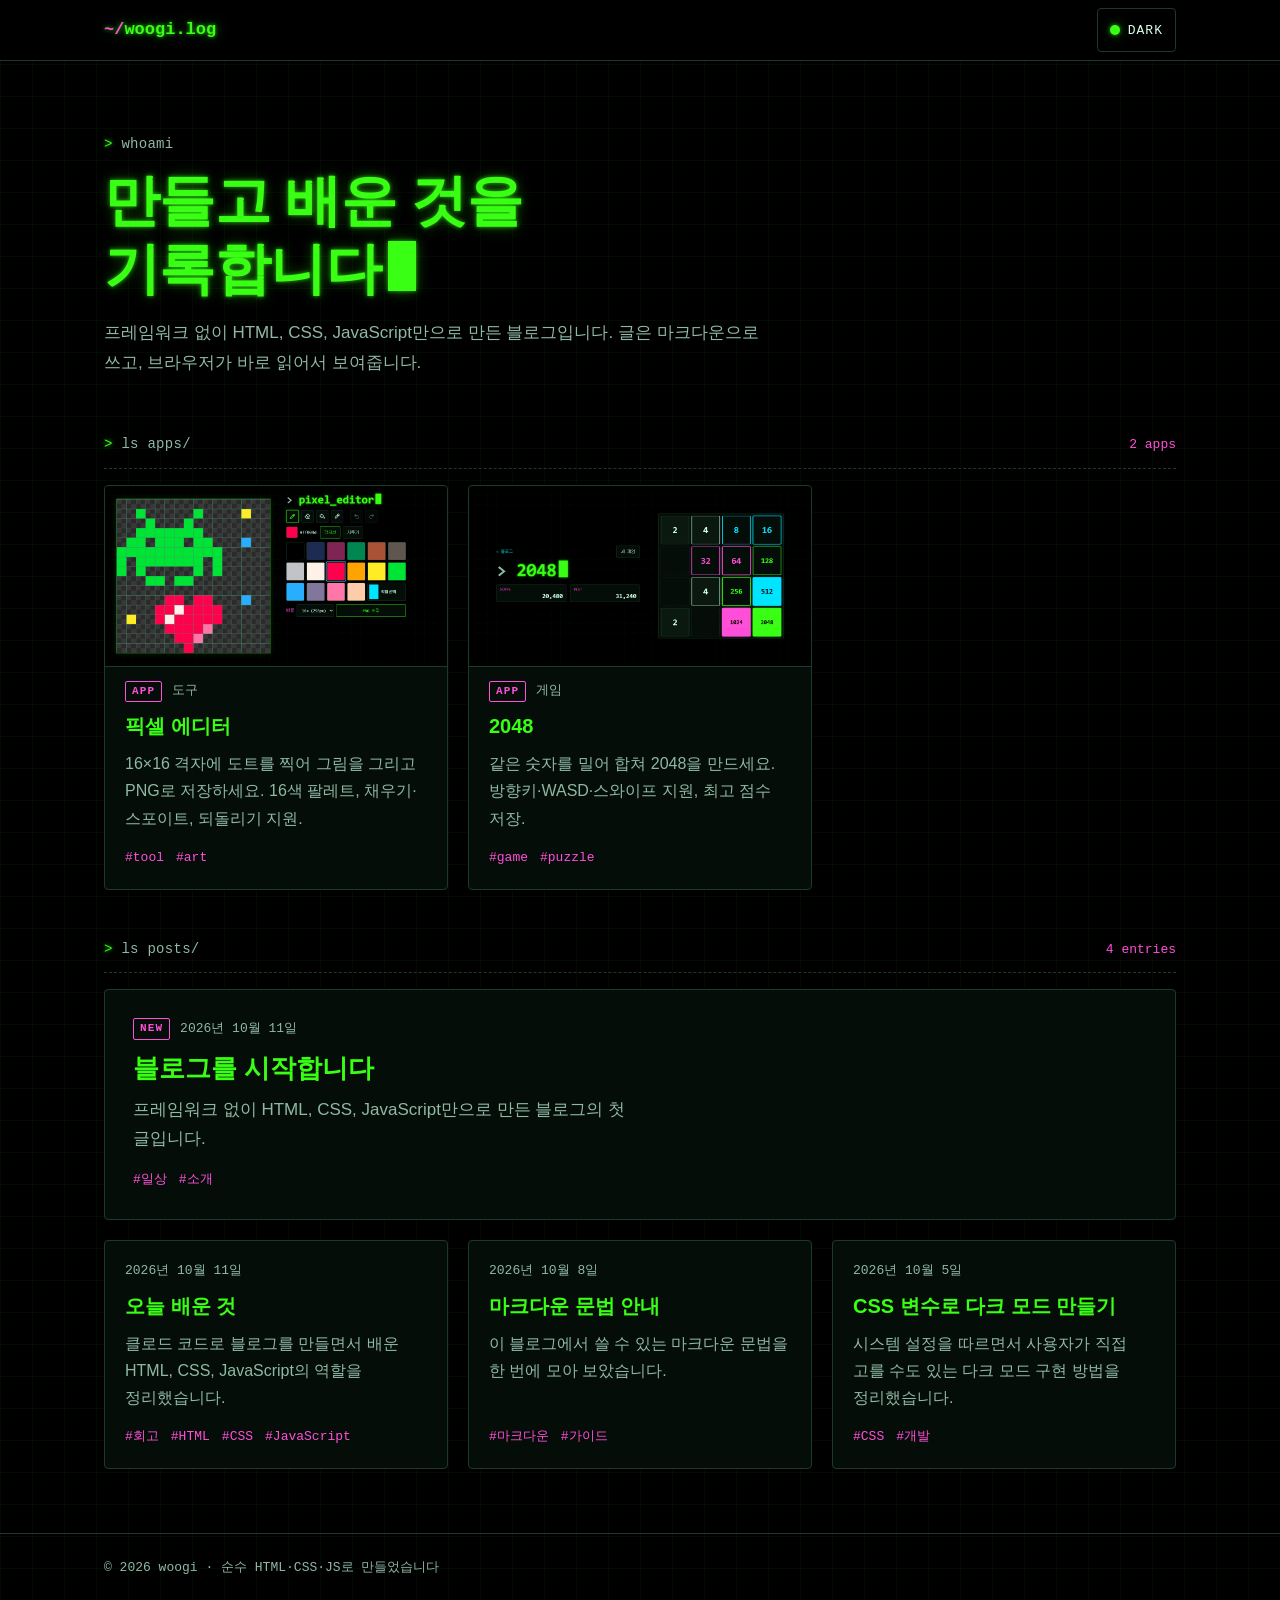
==== commit 31939bd6: "픽셀 아트 에디터 웹앱 추가 - apps/pixel-editor/: 16×16 픽셀 아트 에디터   연필·지우개·채우기·스포이트, 획 단위 되돌리기, PICO-8 16색 팔레트, " ====
--- a/index.html
+++ b/index.html
@@ -37,9 +37,19 @@
     <section class="apps" aria-labelledby="apps-title">
       <div class="section-head">
         <h2 id="apps-title" class="prompt">ls apps/</h2>
-        <p class="section-count">1 app</p>
+        <p class="section-count">2 apps</p>
       </div>
       <div class="post-grid">
+        <article class="card card--app">
+          <img class="card-thumb" src="apps/pixel-editor/preview.png" width="1200" height="630" alt="픽셀 에디터 화면: 16×16 격자에 그린 초록 우주 침략자와 빨간 하트, 옆에 그리기 도구와 16색 팔레트" loading="lazy">
+          <p class="card-meta"><span class="badge">APP</span>도구</p>
+          <h3 class="card-title"><a class="card-link" href="apps/pixel-editor/">픽셀 에디터</a></h3>
+          <p class="card-description">16×16 격자에 도트를 찍어 그림을 그리고 PNG로 저장하세요. 16색 팔레트, 채우기·스포이트, 되돌리기 지원.</p>
+          <ul class="tag-list" aria-label="태그">
+            <li class="tag">#tool</li>
+            <li class="tag">#art</li>
+          </ul>
+        </article>
         <article class="card card--app">
           <img class="card-thumb" src="apps/2048/preview.png" width="1200" height="630" alt="네온 테마 2048 게임 화면: 점수판과 2부터 2048까지의 타일이 놓인 4×4 보드" loading="lazy">
           <p class="card-meta"><span class="badge">APP</span>게임</p>
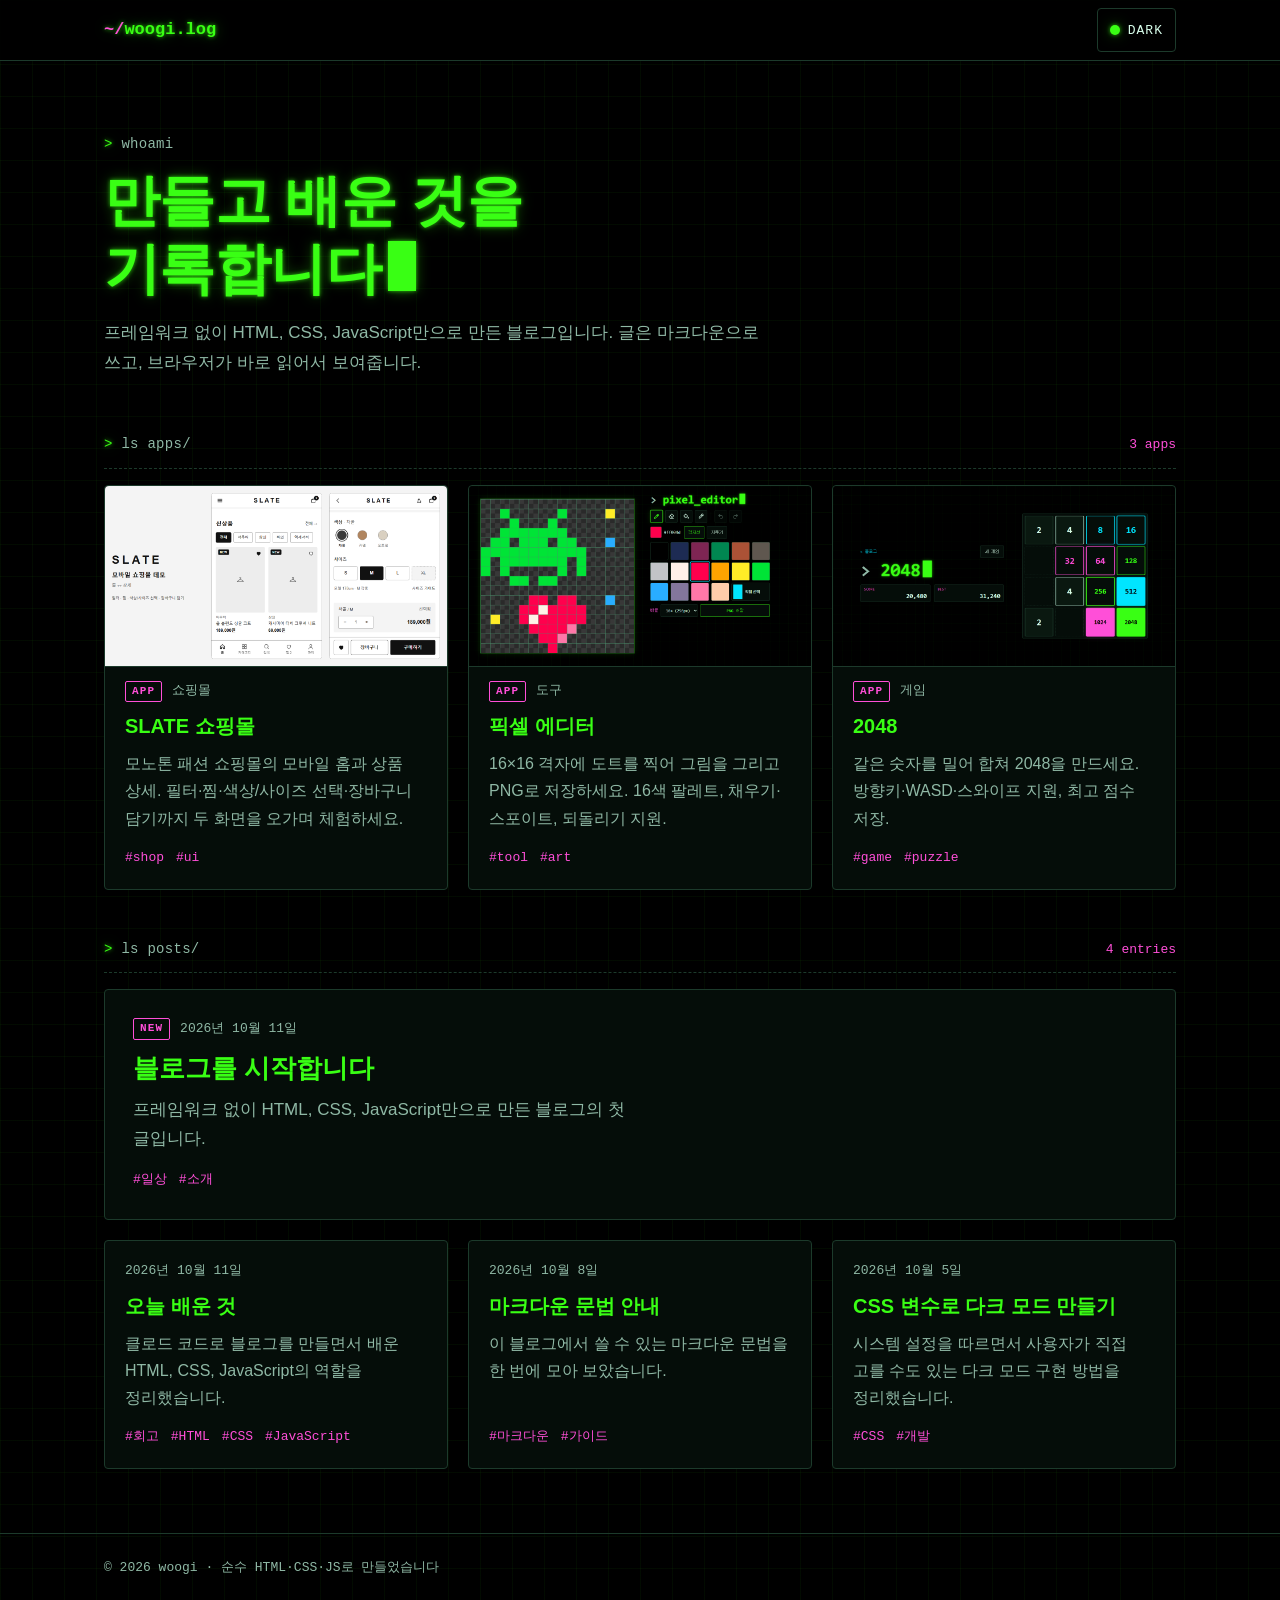
==== commit aa635a64: "SLATE 쇼핑몰 모바일 웹앱 추가 - apps/slate-shop: 디자인 캔버스의 메인 홈·상품 상세를 해시 라우팅으로 연결 - 필터·찜·색상/사이즈/수량 선택·장바구니 담기," ====
--- a/index.html
+++ b/index.html
@@ -37,9 +37,19 @@
     <section class="apps" aria-labelledby="apps-title">
       <div class="section-head">
         <h2 id="apps-title" class="prompt">ls apps/</h2>
-        <p class="section-count">2 apps</p>
+        <p class="section-count">3 apps</p>
       </div>
       <div class="post-grid">
+        <article class="card card--app">
+          <img class="card-thumb" src="apps/slate-shop/preview.png" width="1200" height="630" alt="SLATE 쇼핑몰 화면: 흑백 모바일 홈의 신상품 필터 칩과 찜한 상품 카드, 옆에 차콜 색상과 M 사이즈를 고른 상품 상세" loading="lazy">
+          <p class="card-meta"><span class="badge">APP</span>쇼핑몰</p>
+          <h3 class="card-title"><a class="card-link" href="apps/slate-shop/">SLATE 쇼핑몰</a></h3>
+          <p class="card-description">모노톤 패션 쇼핑몰의 모바일 홈과 상품 상세. 필터·찜·색상/사이즈 선택·장바구니 담기까지 두 화면을 오가며 체험하세요.</p>
+          <ul class="tag-list" aria-label="태그">
+            <li class="tag">#shop</li>
+            <li class="tag">#ui</li>
+          </ul>
+        </article>
         <article class="card card--app">
           <img class="card-thumb" src="apps/pixel-editor/preview.png" width="1200" height="630" alt="픽셀 에디터 화면: 16×16 격자에 그린 초록 우주 침략자와 빨간 하트, 옆에 그리기 도구와 16색 팔레트" loading="lazy">
           <p class="card-meta"><span class="badge">APP</span>도구</p>
